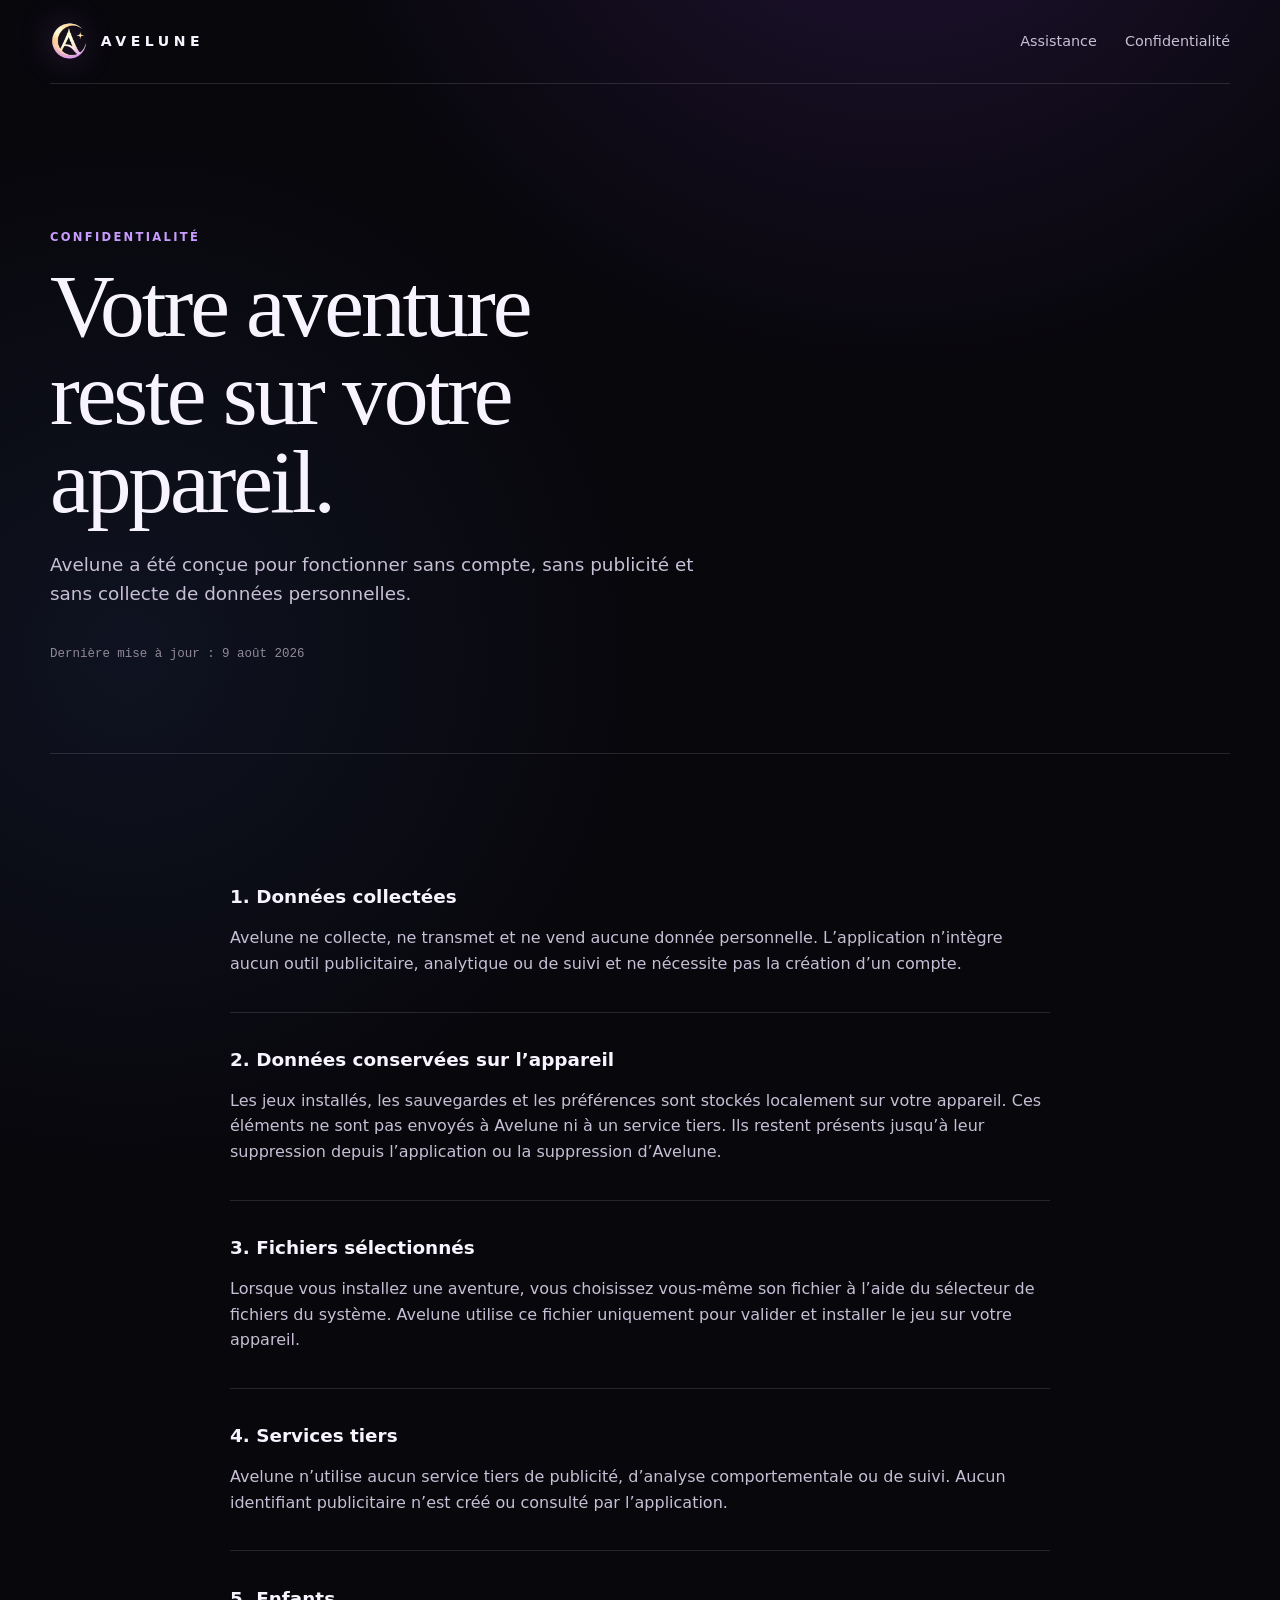
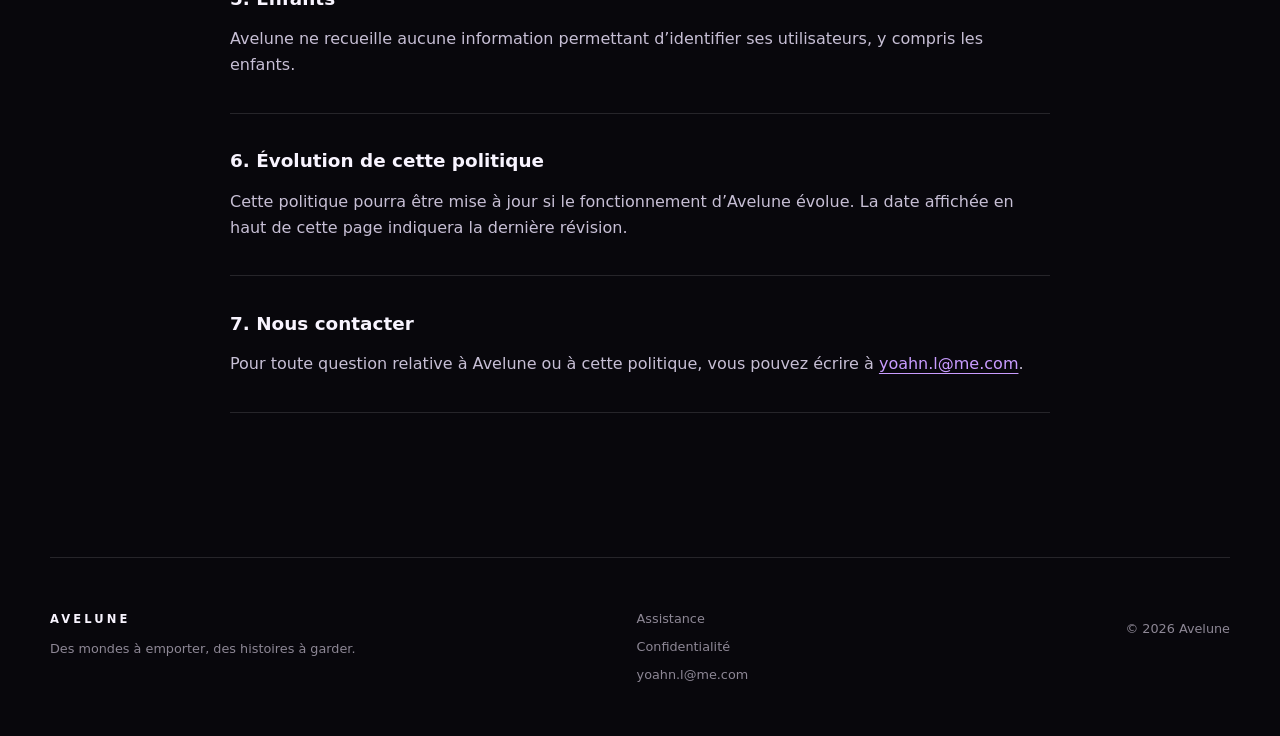
==== privacy/index.html @ bbbb73a2 "Publish Avelune website" ====
<!doctype html>
<html lang="fr">
  <head>
    <meta charset="utf-8">
    <meta name="viewport" content="width=device-width, initial-scale=1">
    <meta name="theme-color" content="#08070c">
    <meta name="description" content="La politique de confidentialité de l’application Avelune.">
    <meta property="og:type" content="website">
    <meta property="og:locale" content="fr_FR">
    <meta property="og:site_name" content="Avelune">
    <meta property="og:title" content="Politique de confidentialité · Avelune">
    <meta property="og:description" content="La politique de confidentialité de l’application Avelune.">
    <meta property="og:url" content="https://yoahnl.github.io/avelune/privacy/">
    <meta property="og:image" content="https://yoahnl.github.io/avelune/assets/og.png">
    <meta name="twitter:card" content="summary_large_image">
    <link rel="canonical" href="https://yoahnl.github.io/avelune/privacy/">
    <link rel="icon" href="../assets/avelune-mark.webp">
    <link rel="stylesheet" href="../assets/site.css">
    <title>Politique de confidentialité · Avelune</title>
  </head>
  <body>
    <div class="site-shell">
      <a class="skip-link" href="#contenu">Aller au contenu</a>
      <header class="site-header">
        <a class="brand" href="../" aria-label="Avelune — Accueil">
          <img src="../assets/avelune-mark.webp" alt="" width="38" height="38">
          <span>AVELUNE</span>
        </a>
        <nav class="site-nav" aria-label="Navigation principale">
          <a href="../support/">Assistance</a>
          <a href="./" aria-current="page">Confidentialité</a>
        </nav>
      </header>

      <main id="contenu">
        <section class="page-hero compact section-wrap">
          <p class="eyebrow">Confidentialité</p>
          <h1>Votre aventure reste sur votre appareil.</h1>
          <p>Avelune a été conçue pour fonctionner sans compte, sans publicité et sans collecte de données personnelles.</p>
          <p class="updated">Dernière mise à jour : 9 août 2026</p>
        </section>

        <article class="legal-content section-wrap">
          <section>
            <h2>1. Données collectées</h2>
            <p>Avelune ne collecte, ne transmet et ne vend aucune donnée personnelle. L’application n’intègre aucun outil publicitaire, analytique ou de suivi et ne nécessite pas la création d’un compte.</p>
          </section>
          <section>
            <h2>2. Données conservées sur l’appareil</h2>
            <p>Les jeux installés, les sauvegardes et les préférences sont stockés localement sur votre appareil. Ces éléments ne sont pas envoyés à Avelune ni à un service tiers. Ils restent présents jusqu’à leur suppression depuis l’application ou la suppression d’Avelune.</p>
          </section>
          <section>
            <h2>3. Fichiers sélectionnés</h2>
            <p>Lorsque vous installez une aventure, vous choisissez vous-même son fichier à l’aide du sélecteur de fichiers du système. Avelune utilise ce fichier uniquement pour valider et installer le jeu sur votre appareil.</p>
          </section>
          <section>
            <h2>4. Services tiers</h2>
            <p>Avelune n’utilise aucun service tiers de publicité, d’analyse comportementale ou de suivi. Aucun identifiant publicitaire n’est créé ou consulté par l’application.</p>
          </section>
          <section>
            <h2>5. Enfants</h2>
            <p>Avelune ne recueille aucune information permettant d’identifier ses utilisateurs, y compris les enfants.</p>
          </section>
          <section>
            <h2>6. Évolution de cette politique</h2>
            <p>Cette politique pourra être mise à jour si le fonctionnement d’Avelune évolue. La date affichée en haut de cette page indiquera la dernière révision.</p>
          </section>
          <section>
            <h2>7. Nous contacter</h2>
            <p>Pour toute question relative à Avelune ou à cette politique, vous pouvez écrire à <a href="mailto:yoahn.l@me.com">yoahn.l@me.com</a>.</p>
          </section>
        </article>
      </main>

      <footer class="site-footer">
        <div>
          <span class="footer-brand">AVELUNE</span>
          <p>Des mondes à emporter, des histoires à garder.</p>
        </div>
        <nav aria-label="Navigation de pied de page">
          <a href="../support/">Assistance</a>
          <a href="./">Confidentialité</a>
          <a href="mailto:yoahn.l@me.com">yoahn.l@me.com</a>
        </nav>
        <p class="copyright">© 2026 Avelune</p>
      </footer>
    </div>
  </body>
</html>
---- assets/site.css ----
:root {
  --ink: #f8f4ff;
  --ink-soft: #c7bfd5;
  --night: #08070c;
  --night-soft: #11101a;
  --panel: rgba(22, 19, 31, 0.78);
  --panel-strong: #17131f;
  --line: rgba(255, 255, 255, 0.12);
  --violet: #9b5cff;
  --violet-bright: #c99cff;
  --gold: #f8d38a;
  --cream: #f5eddf;
  --cream-ink: #2a2430;
  --shadow: 0 24px 90px rgba(0, 0, 0, 0.5);
}

* {
  box-sizing: border-box;
}

html {
  scroll-behavior: smooth;
}

body {
  margin: 0;
  background:
    radial-gradient(circle at 70% -10%, rgba(93, 50, 151, 0.3), transparent 38rem),
    radial-gradient(circle at 10% 28%, rgba(42, 65, 115, 0.2), transparent 32rem),
    var(--night);
  color: var(--ink);
  font-family: system-ui, -apple-system, BlinkMacSystemFont, "Segoe UI", sans-serif;
  line-height: 1.6;
}

a {
  color: inherit;
  text-decoration: none;
}

button,
a {
  -webkit-tap-highlight-color: transparent;
}

img {
  display: block;
  max-width: 100%;
}

.site-shell {
  min-height: 100vh;
  overflow: hidden;
}

.skip-link {
  position: fixed;
  top: 0.75rem;
  left: 0.75rem;
  z-index: 100;
  padding: 0.65rem 1rem;
  border-radius: 999px;
  background: var(--cream);
  color: var(--cream-ink);
  transform: translateY(-160%);
}

.skip-link:focus {
  transform: translateY(0);
}

.site-header {
  position: relative;
  z-index: 20;
  display: flex;
  align-items: center;
  justify-content: space-between;
  width: min(1180px, calc(100% - 3rem));
  margin: 0 auto;
  padding: 1.4rem 0;
  border-bottom: 1px solid var(--line);
}

.brand {
  display: inline-flex;
  align-items: center;
  gap: 0.8rem;
  font-size: 0.88rem;
  font-weight: 650;
  letter-spacing: 0.32em;
}

.brand img {
  filter: drop-shadow(0 0 16px rgba(199, 128, 255, 0.38));
}

.site-nav {
  display: flex;
  align-items: center;
  gap: 1.75rem;
  color: var(--ink-soft);
  font-size: 0.9rem;
}

.site-nav a,
.site-footer a {
  transition: color 160ms ease;
}

.site-nav a:hover,
.site-nav a:focus-visible,
.site-footer a:hover,
.site-footer a:focus-visible {
  color: var(--ink);
}

.section-wrap {
  width: min(1180px, calc(100% - 3rem));
  margin-inline: auto;
}

.eyebrow {
  margin: 0 0 1rem;
  color: var(--violet-bright);
  font-size: 0.72rem;
  font-weight: 700;
  letter-spacing: 0.2em;
  text-transform: uppercase;
}

h1,
h2,
h3,
p {
  margin-top: 0;
}

h1,
h2 {
  font-family: Georgia, "Times New Roman", serif;
  font-weight: 400;
  letter-spacing: -0.035em;
  line-height: 0.98;
}

h1 {
  max-width: 11ch;
  margin-bottom: 1.5rem;
  font-size: clamp(4rem, 8vw, 7.5rem);
}

h2 {
  margin-bottom: 1.25rem;
  font-size: clamp(2.4rem, 5vw, 4.6rem);
}

h3 {
  line-height: 1.2;
}

.hero {
  position: relative;
  display: grid;
  grid-template-columns: minmax(0, 1fr) minmax(340px, 0.72fr);
  align-items: center;
  min-height: 820px;
  gap: clamp(2rem, 7vw, 8rem);
  padding-block: 5.5rem 7rem;
}

.hero::before {
  position: absolute;
  top: 12%;
  left: -30%;
  width: 55%;
  height: 70%;
  border: 1px solid rgba(255, 255, 255, 0.05);
  border-radius: 50%;
  content: "";
}

.hero-copy {
  position: relative;
  z-index: 3;
}

.hero-lead {
  max-width: 37rem;
  margin-bottom: 2.2rem;
  color: var(--ink-soft);
  font-size: clamp(1.05rem, 1.8vw, 1.28rem);
}

.hero-actions {
  display: flex;
  align-items: center;
  gap: 1.5rem;
  margin-bottom: 2.1rem;
}

.store-pill {
  display: grid;
  min-width: 152px;
  padding: 0.62rem 1.2rem 0.68rem;
  border: 1px solid rgba(255, 255, 255, 0.2);
  border-radius: 0.8rem;
  background: rgba(255, 255, 255, 0.06);
  line-height: 1.05;
  box-shadow: inset 0 1px rgba(255, 255, 255, 0.08);
}

.store-pill span {
  color: var(--ink-soft);
  font-size: 0.66rem;
  letter-spacing: 0.04em;
}

.store-pill strong {
  margin-top: 0.18rem;
  font-size: 1.05rem;
  font-weight: 600;
}

.text-link,
.outline-link {
  display: inline-flex;
  align-items: center;
  justify-content: center;
  gap: 0.55rem;
  font-size: 0.9rem;
  font-weight: 650;
}

.text-link {
  color: var(--violet-bright);
}

.text-link span {
  transition: transform 160ms ease;
}

.text-link:hover span {
  transform: translateX(0.28rem);
}

.trust-list {
  display: flex;
  flex-wrap: wrap;
  gap: 0.55rem 1.3rem;
  margin: 0;
  padding: 0;
  color: #9a94a7;
  font-size: 0.75rem;
  list-style: none;
}

.trust-list li::before {
  margin-right: 0.5rem;
  color: var(--gold);
  content: "✦";
}

.hero-visual {
  position: relative;
  display: grid;
  place-items: center;
  min-height: 680px;
}

.moon-glow {
  position: absolute;
  width: 31rem;
  height: 31rem;
  border-radius: 50%;
  background:
    radial-gradient(circle at 40% 35%, #faf3d6 0 4%, #e9b6ff 12%, #8752de 32%, rgba(63, 26, 100, 0.2) 61%, transparent 72%);
  filter: blur(3px);
  opacity: 0.48;
}

.phone-frame {
  position: relative;
  z-index: 4;
  width: 305px;
  padding: 8px;
  border: 1px solid rgba(255, 255, 255, 0.25);
  border-radius: 2.65rem;
  background: linear-gradient(145deg, #69626f, #1a171f 14%, #0a090c 76%, #4b4650);
  box-shadow:
    0 55px 100px rgba(0, 0, 0, 0.58),
    0 0 75px rgba(139, 71, 224, 0.23);
  transform: rotate(2.3deg);
}

.phone-frame::before {
  position: absolute;
  top: 15px;
  left: 50%;
  z-index: 6;
  width: 76px;
  height: 19px;
  border-radius: 999px;
  background: #050507;
  content: "";
  transform: translateX(-50%);
}

.phone-frame img {
  width: 100%;
  border-radius: 2.2rem;
}

.orbit {
  position: absolute;
  border: 1px solid rgba(220, 188, 255, 0.16);
  border-radius: 50%;
}

.orbit-one {
  width: 29rem;
  height: 45rem;
  transform: rotate(24deg);
}

.orbit-two {
  width: 42rem;
  height: 22rem;
  transform: rotate(-14deg);
}

.manifesto {
  display: grid;
  grid-template-columns: 0.7fr 1.5fr 0.85fr;
  align-items: start;
  gap: 3rem;
  padding-block: 8rem;
  border-block: 1px solid var(--line);
}

.manifesto h2 {
  max-width: 15ch;
  margin: 0;
}

.manifesto > p:last-child {
  color: var(--ink-soft);
  font-size: 1.03rem;
}

.steps {
  padding-block: 9rem;
}

.section-heading {
  display: grid;
  grid-template-columns: 0.7fr 2.35fr;
  gap: 3rem;
  margin-bottom: 4rem;
}

.section-heading h2 {
  max-width: 18ch;
}

.step-grid {
  display: grid;
  grid-template-columns: repeat(3, 1fr);
  margin: 0;
  padding: 0;
  border-top: 1px solid var(--line);
  list-style: none;
}

.step-grid li {
  min-height: 270px;
  padding: 2rem;
  border-right: 1px solid var(--line);
  background: linear-gradient(180deg, rgba(255, 255, 255, 0.025), transparent);
}

.step-grid li:last-child {
  border-right: 0;
}

.step-grid span {
  color: var(--violet-bright);
  font-family: ui-monospace, SFMono-Regular, Menlo, Consolas, monospace;
  font-size: 0.72rem;
}

.step-grid h3 {
  margin: 5.5rem 0 0.8rem;
  font-family: Georgia, "Times New Roman", serif;
  font-size: 2rem;
  font-weight: 400;
}

.step-grid p {
  max-width: 17rem;
  color: var(--ink-soft);
}

.privacy-promise {
  display: grid;
  grid-template-columns: 0.3fr 1.3fr 0.8fr;
  align-items: center;
  gap: 2.5rem;
  margin-bottom: 8rem;
  padding: 4.5rem;
  border: 1px solid rgba(180, 131, 255, 0.22);
  border-radius: 2rem;
  background:
    radial-gradient(circle at 0 0, rgba(166, 93, 255, 0.18), transparent 35%),
    var(--panel);
  box-shadow: var(--shadow);
}

.privacy-promise h2 {
  margin-bottom: 1rem;
  font-size: clamp(2.4rem, 4vw, 3.8rem);
}

.privacy-promise p:last-child {
  max-width: 37rem;
  margin-bottom: 0;
  color: var(--ink-soft);
}

.promise-mark {
  display: grid;
  width: 6.5rem;
  height: 6.5rem;
  place-items: center;
  border: 1px solid rgba(255, 255, 255, 0.14);
  border-radius: 50%;
  color: var(--gold);
  font-size: 2rem;
  box-shadow: inset 0 0 40px rgba(197, 129, 255, 0.12);
}

.outline-link {
  min-height: 3.2rem;
  padding: 0.7rem 1.1rem;
  border: 1px solid rgba(255, 255, 255, 0.22);
  border-radius: 999px;
  text-align: center;
}

.outline-link:hover,
.outline-link:focus-visible {
  border-color: var(--violet-bright);
  background: rgba(177, 107, 255, 0.08);
}

.closing {
  display: grid;
  place-items: center;
  padding-block: 8rem 10rem;
  text-align: center;
}

.closing img {
  margin-bottom: 1.7rem;
  filter: drop-shadow(0 0 28px rgba(207, 142, 255, 0.35));
}

.closing h2 {
  max-width: 15ch;
}

.closing > p:last-child {
  color: var(--ink-soft);
  font-size: 1.05rem;
}

.page-hero {
  padding-block: 9rem 7rem;
  border-bottom: 1px solid var(--line);
}

.page-hero.compact {
  padding-bottom: 5.5rem;
}

.page-hero h1 {
  max-width: 12ch;
  font-size: clamp(3.5rem, 7vw, 6.8rem);
}

.page-hero > p:not(.eyebrow, .updated) {
  max-width: 43rem;
  color: var(--ink-soft);
  font-size: 1.15rem;
}

.primary-link {
  display: inline-flex;
  align-items: center;
  justify-content: center;
  min-height: 3.2rem;
  margin-top: 1rem;
  padding: 0.75rem 1.4rem;
  border-radius: 999px;
  background: var(--cream);
  color: var(--cream-ink);
  font-size: 0.9rem;
  font-weight: 700;
  transition: transform 160ms ease, box-shadow 160ms ease;
}

.primary-link:hover,
.primary-link:focus-visible {
  box-shadow: 0 12px 34px rgba(200, 157, 255, 0.2);
  transform: translateY(-2px);
}

.updated {
  margin: 2.3rem 0 0;
  color: #918999;
  font-family: ui-monospace, SFMono-Regular, Menlo, Consolas, monospace;
  font-size: 0.78rem;
}

.content-section,
.faq {
  padding-block: 7rem;
}

.content-heading {
  display: grid;
  grid-template-columns: 0.7fr 1.5fr;
  gap: 3rem;
  margin-bottom: 3.5rem;
}

.content-heading h2 {
  max-width: 15ch;
  margin: 0;
}

.instruction-list {
  max-width: 840px;
  margin: 0 0 0 auto;
  padding: 0;
  border-top: 1px solid var(--line);
  list-style: none;
}

.instruction-list li {
  display: grid;
  grid-template-columns: 3rem 1fr;
  gap: 1.5rem;
  padding-block: 2rem;
  border-bottom: 1px solid var(--line);
}

.instruction-list > li > span {
  display: grid;
  width: 2rem;
  height: 2rem;
  place-items: center;
  border: 1px solid rgba(255, 255, 255, 0.16);
  border-radius: 50%;
  color: var(--violet-bright);
  font-family: ui-monospace, SFMono-Regular, Menlo, Consolas, monospace;
  font-size: 0.72rem;
}

.instruction-list h3 {
  margin-bottom: 0.45rem;
  font-size: 1.05rem;
}

.instruction-list p,
.faq-grid p {
  margin-bottom: 0;
  color: var(--ink-soft);
}

code {
  padding: 0.16rem 0.38rem;
  border: 1px solid var(--line);
  border-radius: 0.32rem;
  background: rgba(255, 255, 255, 0.05);
  color: #e8d7ff;
  font-family: ui-monospace, SFMono-Regular, Menlo, Consolas, monospace;
  font-size: 0.84em;
}

.faq {
  border-top: 1px solid var(--line);
}

.faq-grid {
  display: grid;
  grid-template-columns: repeat(2, 1fr);
  gap: 1px;
  overflow: hidden;
  border: 1px solid var(--line);
  border-radius: 1.5rem;
  background: var(--line);
}

.faq-grid article {
  min-height: 235px;
  padding: 2.3rem;
  background: var(--panel-strong);
}

.faq-grid h3 {
  margin-bottom: 1rem;
  font-family: Georgia, "Times New Roman", serif;
  font-size: 1.55rem;
  font-weight: 400;
}

.contact-card {
  display: flex;
  align-items: center;
  justify-content: space-between;
  gap: 2rem;
  margin-bottom: 8rem;
  padding: 3.5rem;
  border-radius: 1.5rem;
  background: var(--cream);
  color: var(--cream-ink);
}

.contact-card .eyebrow {
  color: #7540b5;
}

.contact-card h2 {
  margin-bottom: 0.6rem;
  font-size: clamp(2.2rem, 4vw, 3.4rem);
}

.contact-card p:last-child {
  margin-bottom: 0;
  color: #615767;
}

.contact-card .primary-link {
  flex-shrink: 0;
  margin: 0;
  background: var(--cream-ink);
  color: var(--cream);
}

.legal-content {
  display: grid;
  max-width: 820px;
  padding-block: 6rem 9rem;
  gap: 0;
}

.legal-content section {
  padding-block: 2.2rem;
  border-bottom: 1px solid var(--line);
}

.legal-content h2 {
  margin-bottom: 1rem;
  font-family: system-ui, -apple-system, BlinkMacSystemFont, "Segoe UI", sans-serif;
  font-size: 1.15rem;
  font-weight: 650;
  letter-spacing: 0;
  line-height: 1.3;
}

.legal-content p {
  margin-bottom: 0;
  color: var(--ink-soft);
}

.legal-content a {
  color: var(--violet-bright);
  text-decoration: underline;
  text-underline-offset: 0.22em;
}

.site-footer {
  display: grid;
  grid-template-columns: 1.2fr 1fr auto;
  align-items: start;
  width: min(1180px, calc(100% - 3rem));
  margin: 0 auto;
  padding-block: 3.2rem;
  border-top: 1px solid var(--line);
  color: #8d8795;
  font-size: 0.8rem;
}

.footer-brand {
  color: var(--ink);
  font-size: 0.72rem;
  font-weight: 700;
  letter-spacing: 0.27em;
}

.site-footer p {
  margin: 0.6rem 0 0;
}

.site-footer nav {
  display: grid;
  gap: 0.45rem;
}

.copyright {
  text-align: right;
}

:focus-visible {
  outline: 2px solid var(--violet-bright);
  outline-offset: 4px;
}

@media (max-width: 900px) {
  .hero {
    grid-template-columns: 1fr;
    padding-top: 4rem;
  }

  .hero-copy {
    max-width: 720px;
  }

  .hero-visual {
    min-height: 620px;
  }

  .manifesto,
  .section-heading,
  .content-heading {
    grid-template-columns: 1fr;
    gap: 1rem;
  }

  .privacy-promise {
    grid-template-columns: auto 1fr;
  }

  .privacy-promise .outline-link {
    grid-column: 2;
    justify-self: start;
  }
}

@media (max-width: 640px) {
  .site-header,
  .site-footer,
  .section-wrap {
    width: min(100% - 2rem, 1180px);
  }

  .site-header {
    padding-block: 1rem;
  }

  .brand {
    gap: 0.55rem;
    font-size: 0.72rem;
    letter-spacing: 0.23em;
  }

  .brand img {
    width: 30px;
    height: 30px;
  }

  .site-nav {
    gap: 0.9rem;
    font-size: 0.75rem;
  }

  h1 {
    font-size: clamp(3.6rem, 18vw, 5rem);
  }

  .hero {
    min-height: auto;
    padding-block: 4.5rem 5rem;
  }

  .hero-actions {
    align-items: flex-start;
    flex-direction: column;
  }

  .hero-visual {
    min-height: 570px;
    margin-inline: -1rem;
  }

  .phone-frame {
    width: 260px;
  }

  .moon-glow {
    width: 24rem;
    height: 24rem;
  }

  .orbit-one {
    width: 22rem;
    height: 36rem;
  }

  .orbit-two {
    width: 34rem;
    height: 18rem;
  }

  .manifesto,
  .steps,
  .content-section,
  .faq {
    padding-block: 5.5rem;
  }

  .manifesto {
    gap: 2rem;
  }

  .step-grid {
    grid-template-columns: 1fr;
  }

  .step-grid li {
    min-height: auto;
    padding: 1.7rem 0;
    border-right: 0;
    border-bottom: 1px solid var(--line);
  }

  .step-grid h3 {
    margin-top: 2.3rem;
  }

  .privacy-promise {
    grid-template-columns: 1fr;
    margin-bottom: 5rem;
    padding: 2rem;
  }

  .privacy-promise .outline-link {
    grid-column: auto;
  }

  .promise-mark {
    width: 4.5rem;
    height: 4.5rem;
  }

  .page-hero {
    padding-block: 5.5rem 4.5rem;
  }

  .page-hero h1 {
    font-size: clamp(3.2rem, 15vw, 4.6rem);
  }

  .faq-grid {
    grid-template-columns: 1fr;
  }

  .faq-grid article {
    min-height: auto;
    padding: 1.8rem;
  }

  .contact-card {
    align-items: flex-start;
    flex-direction: column;
    margin-bottom: 5rem;
    padding: 2rem;
  }

  .site-footer {
    grid-template-columns: 1fr;
    gap: 1.8rem;
  }

  .copyright {
    text-align: left;
  }
}

@media (prefers-reduced-motion: reduce) {
  html {
    scroll-behavior: auto;
  }

  *,
  *::before,
  *::after {
    scroll-behavior: auto !important;
    transition-duration: 0.01ms !important;
  }
}
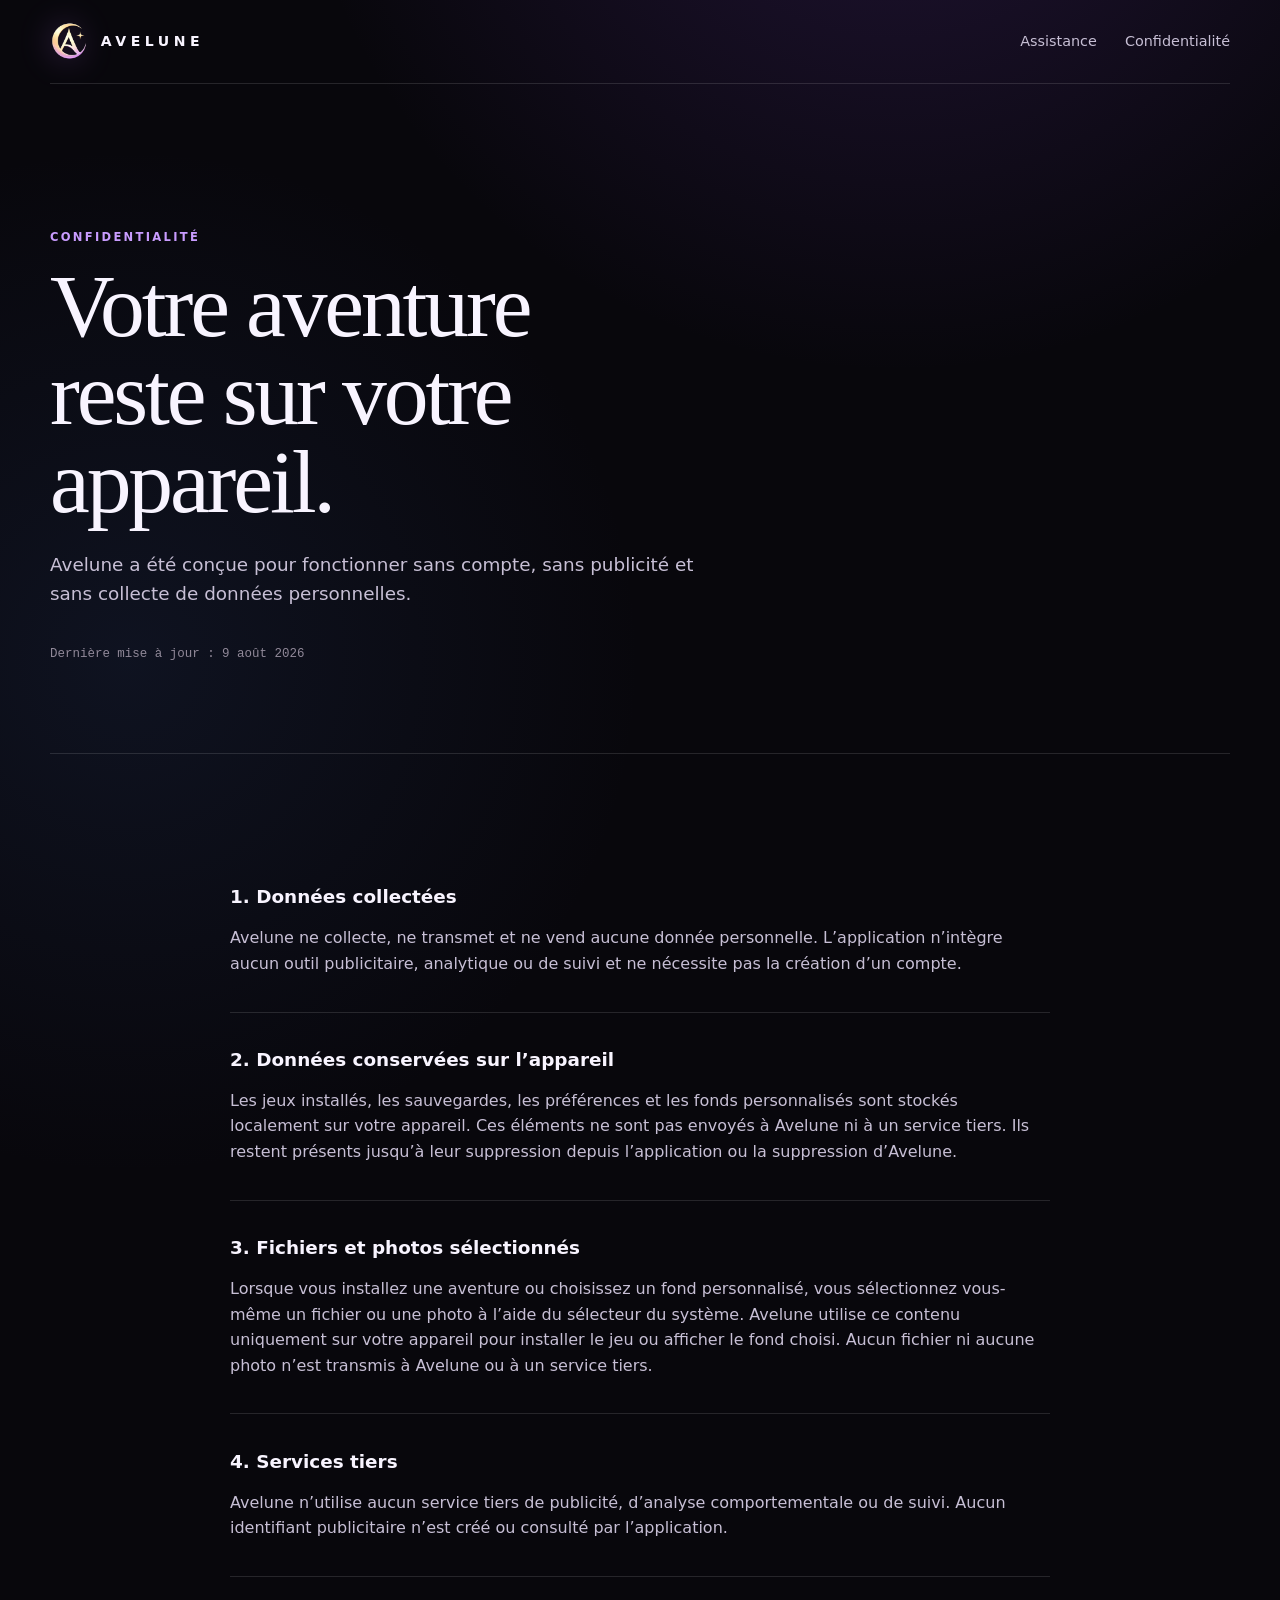
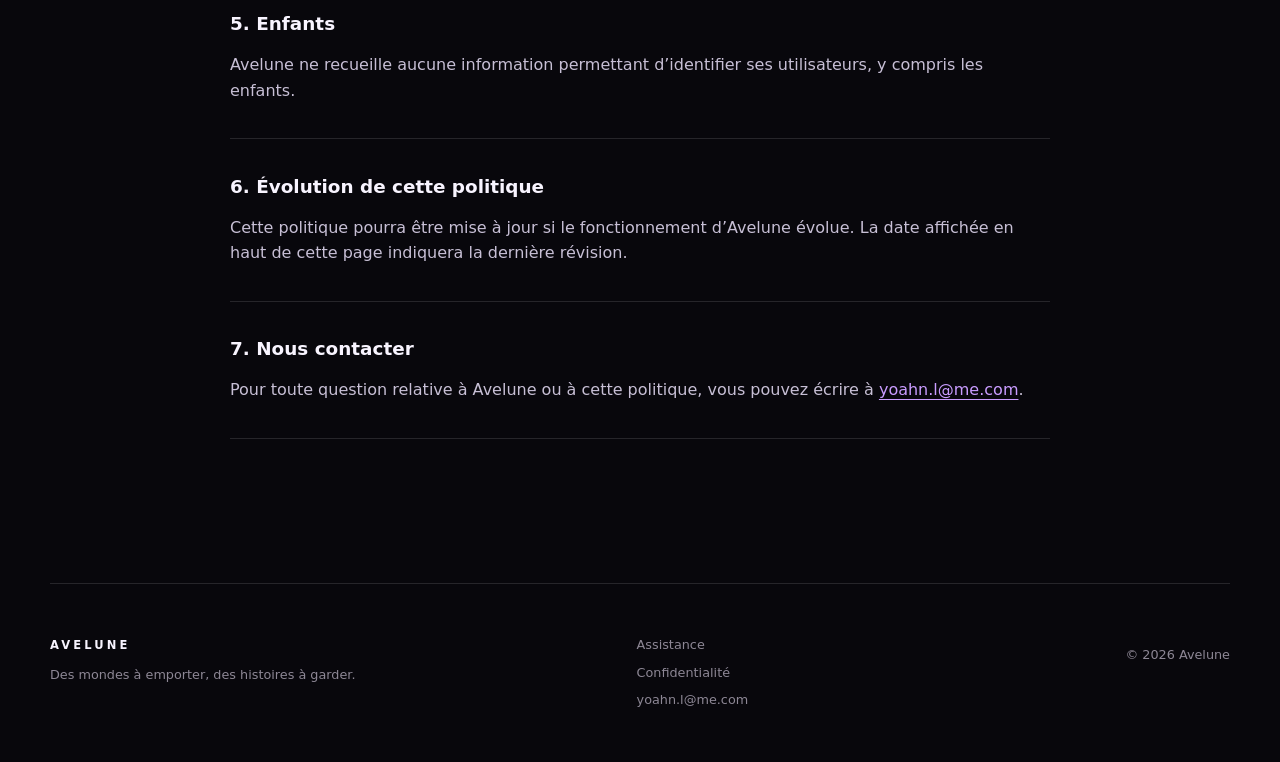
==== commit 0d862058: "Clarify local photo library use" ====
--- a/privacy/index.html
+++ b/privacy/index.html
@@ -47,11 +47,11 @@
           </section>
           <section>
             <h2>2. Données conservées sur l’appareil</h2>
-            <p>Les jeux installés, les sauvegardes et les préférences sont stockés localement sur votre appareil. Ces éléments ne sont pas envoyés à Avelune ni à un service tiers. Ils restent présents jusqu’à leur suppression depuis l’application ou la suppression d’Avelune.</p>
+            <p>Les jeux installés, les sauvegardes, les préférences et les fonds personnalisés sont stockés localement sur votre appareil. Ces éléments ne sont pas envoyés à Avelune ni à un service tiers. Ils restent présents jusqu’à leur suppression depuis l’application ou la suppression d’Avelune.</p>
           </section>
           <section>
-            <h2>3. Fichiers sélectionnés</h2>
-            <p>Lorsque vous installez une aventure, vous choisissez vous-même son fichier à l’aide du sélecteur de fichiers du système. Avelune utilise ce fichier uniquement pour valider et installer le jeu sur votre appareil.</p>
+            <h2>3. Fichiers et photos sélectionnés</h2>
+            <p>Lorsque vous installez une aventure ou choisissez un fond personnalisé, vous sélectionnez vous-même un fichier ou une photo à l’aide du sélecteur du système. Avelune utilise ce contenu uniquement sur votre appareil pour installer le jeu ou afficher le fond choisi. Aucun fichier ni aucune photo n’est transmis à Avelune ou à un service tiers.</p>
           </section>
           <section>
             <h2>4. Services tiers</h2>
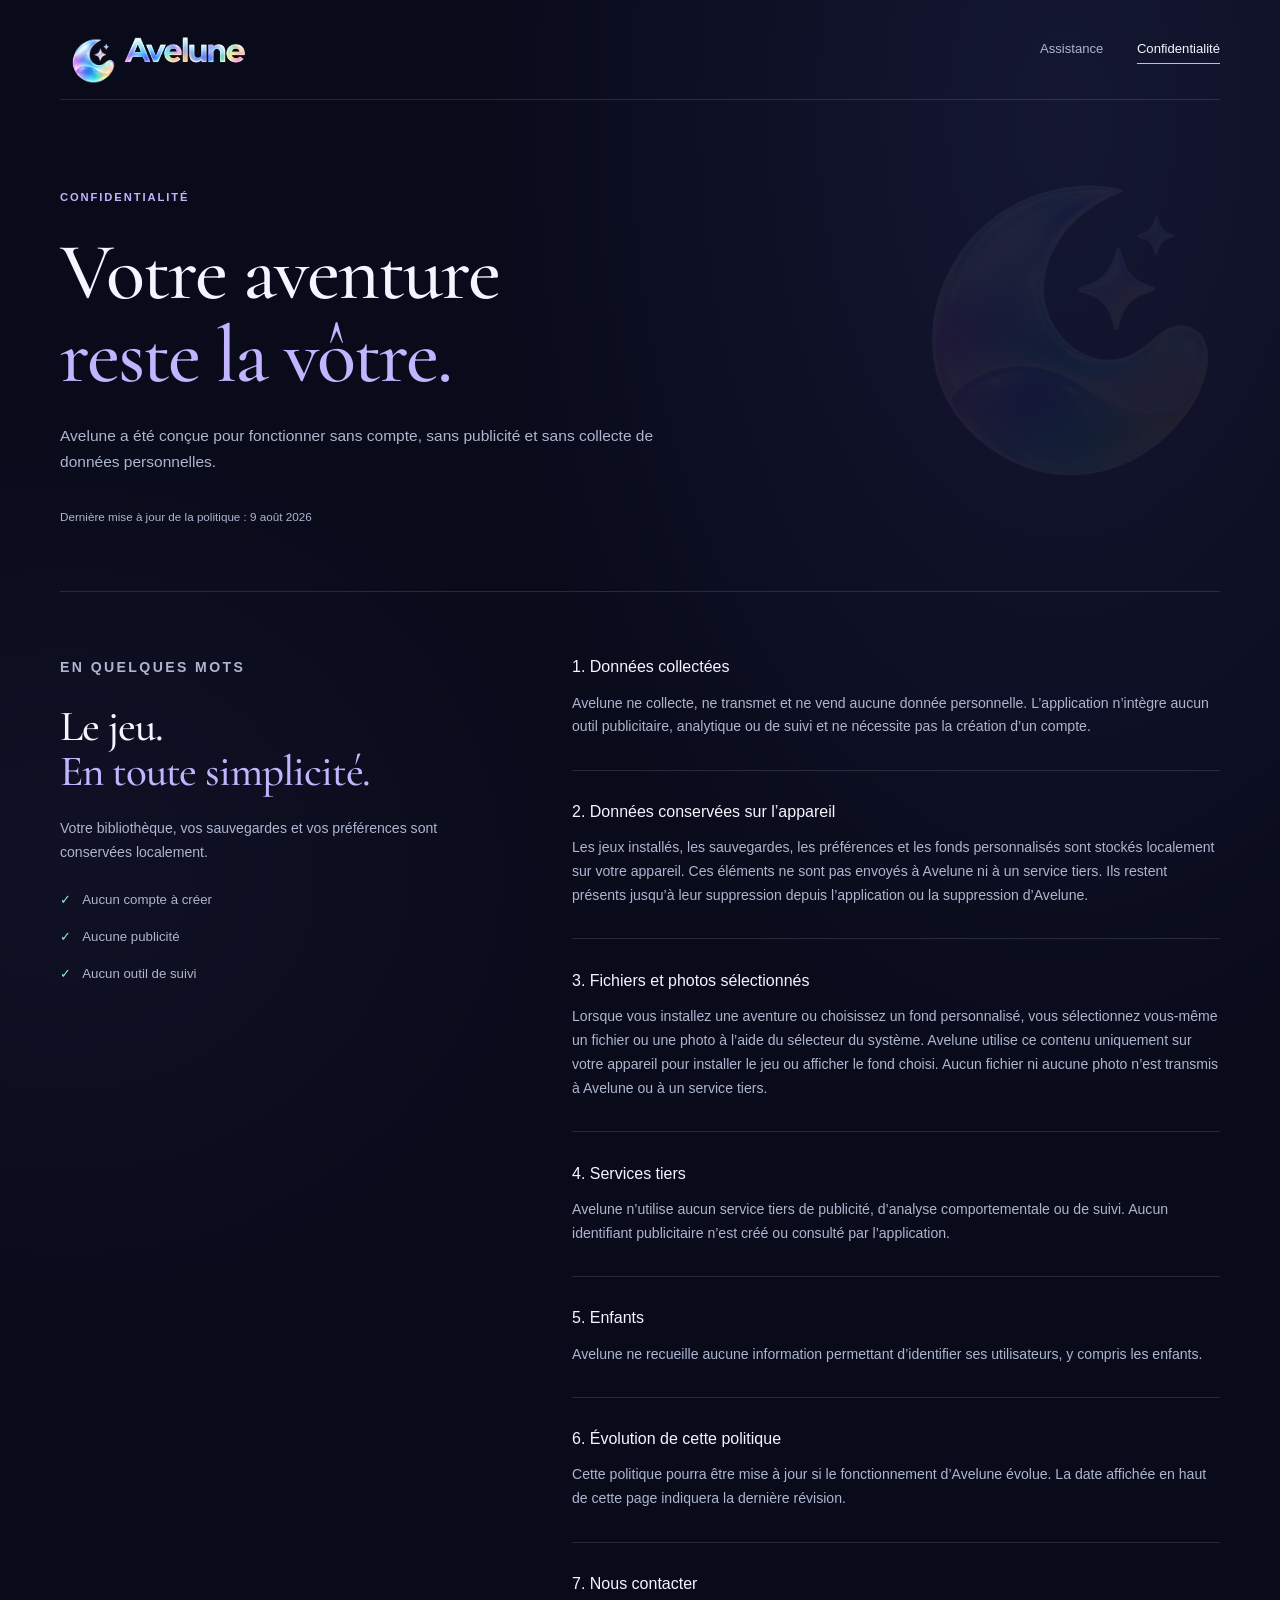
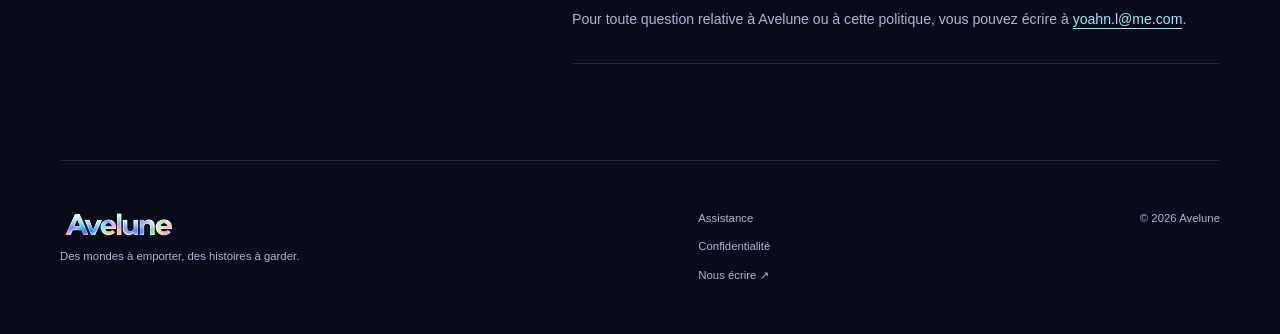
==== commit a27fc527: "Refresh Avelune website branding and support pages" ====
--- a/privacy/index.html
+++ b/privacy/index.html
@@ -3,44 +3,55 @@
   <head>
     <meta charset="utf-8">
     <meta name="viewport" content="width=device-width, initial-scale=1">
-    <meta name="theme-color" content="#08070c">
-    <meta name="description" content="La politique de confidentialité de l’application Avelune.">
+    <meta name="theme-color" content="#090b1b">
+    <meta name="description" content="La politique de confidentialité d’Avelune : vos jeux, vos préférences et vos sauvegardes restent sur votre appareil.">
     <meta property="og:type" content="website">
     <meta property="og:locale" content="fr_FR">
     <meta property="og:site_name" content="Avelune">
-    <meta property="og:title" content="Politique de confidentialité · Avelune">
-    <meta property="og:description" content="La politique de confidentialité de l’application Avelune.">
+    <meta property="og:title" content="Confidentialité · Avelune">
+    <meta property="og:description" content="La politique de confidentialité d’Avelune : vos jeux, vos préférences et vos sauvegardes restent sur votre appareil.">
     <meta property="og:url" content="https://yoahnl.github.io/avelune/privacy/">
-    <meta property="og:image" content="https://yoahnl.github.io/avelune/assets/og.png">
+    <meta property="og:image" content="https://yoahnl.github.io/avelune/assets/brand/avelune-moon.png">
+    <meta property="og:image:width" content="1254">
+    <meta property="og:image:height" content="1254">
+    <meta property="og:image:alt" content="La lune irisée et les étoiles d’Avelune">
     <meta name="twitter:card" content="summary_large_image">
+    <meta name="twitter:image" content="https://yoahnl.github.io/avelune/assets/brand/avelune-moon.png">
     <link rel="canonical" href="https://yoahnl.github.io/avelune/privacy/">
-    <link rel="icon" href="../assets/avelune-mark.webp">
+    <link rel="icon" type="image/png" href="../assets/brand/avelune-moon.png">
+    <link rel="apple-touch-icon" href="../assets/brand/avelune-moon.png">
+    <link rel="preload" href="../assets/fonts/cormorant-garamond-variable.ttf" as="font" type="font/ttf" crossorigin>
     <link rel="stylesheet" href="../assets/site.css">
-    <title>Politique de confidentialité · Avelune</title>
+    <title>Confidentialité · Avelune</title>
   </head>
   <body>
+    <a class="skip-link" href="#contenu">Aller au contenu</a>
     <div class="site-shell">
-      <a class="skip-link" href="#contenu">Aller au contenu</a>
       <header class="site-header">
         <a class="brand" href="../" aria-label="Avelune — Accueil">
-          <img src="../assets/avelune-mark.webp" alt="" width="38" height="38">
-          <span>AVELUNE</span>
+          <span class="brand-symbol"><img src="../assets/brand/avelune-moon.png" alt="" width="1254" height="1254"></span>
+          <img class="brand-wordmark" src="../assets/brand/avelune-wordmark.png" alt="" width="2172" height="724">
         </a>
         <nav class="site-nav" aria-label="Navigation principale">
           <a href="../support/">Assistance</a>
           <a href="./" aria-current="page">Confidentialité</a>
         </nav>
       </header>
-
-      <main id="contenu">
-        <section class="page-hero compact section-wrap">
+      <main id="contenu" tabindex="-1">
+        <section class="page-hero section-wrap">
           <p class="eyebrow">Confidentialité</p>
-          <h1>Votre aventure reste sur votre appareil.</h1>
+          <h1>Votre aventure<br><em>reste la vôtre.</em></h1>
           <p>Avelune a été conçue pour fonctionner sans compte, sans publicité et sans collecte de données personnelles.</p>
-          <p class="updated">Dernière mise à jour : 9 août 2026</p>
+          <p class="updated">Dernière mise à jour de la politique : 9 août 2026</p>
         </section>
-
-        <article class="legal-content section-wrap">
+        <article class="legal-content section-wrap" aria-label="Politique de confidentialité">
+          <aside class="legal-summary">
+            <p class="eyebrow">En quelques mots</p>
+            <h2>Le jeu.<br><em>En toute simplicité.</em></h2>
+            <p>Votre bibliothèque, vos sauvegardes et vos préférences sont conservées localement.</p>
+            <ul><li>Aucun compte à créer</li><li>Aucune publicité</li><li>Aucun outil de suivi</li></ul>
+          </aside>
+          <div class="legal-sections">
           <section>
             <h2>1. Données collectées</h2>
             <p>Avelune ne collecte, ne transmet et ne vend aucune donnée personnelle. L’application n’intègre aucun outil publicitaire, analytique ou de suivi et ne nécessite pas la création d’un compte.</p>
@@ -69,19 +80,12 @@
             <h2>7. Nous contacter</h2>
             <p>Pour toute question relative à Avelune ou à cette politique, vous pouvez écrire à <a href="mailto:yoahn.l@me.com">yoahn.l@me.com</a>.</p>
           </section>
+                  </div>
         </article>
       </main>
-
-      <footer class="site-footer">
-        <div>
-          <span class="footer-brand">AVELUNE</span>
-          <p>Des mondes à emporter, des histoires à garder.</p>
-        </div>
-        <nav aria-label="Navigation de pied de page">
-          <a href="../support/">Assistance</a>
-          <a href="./">Confidentialité</a>
-          <a href="mailto:yoahn.l@me.com">yoahn.l@me.com</a>
-        </nav>
+      <footer class="site-footer section-wrap">
+        <div><a class="footer-brand" href="../" aria-label="Avelune — Accueil"><img src="../assets/brand/avelune-wordmark.png" alt="Avelune" width="2172" height="724" loading="lazy"></a><p>Des mondes à emporter, des histoires à garder.</p></div>
+        <nav aria-label="Navigation de pied de page"><a href="../support/">Assistance</a><a href="../privacy/">Confidentialité</a><a href="mailto:yoahn.l@me.com">Nous écrire <span aria-hidden="true">↗</span></a></nav>
         <p class="copyright">© 2026 Avelune</p>
       </footer>
     </div>
--- a/assets/site.css
+++ b/assets/site.css
@@ -1,901 +1,238 @@
+@font-face {
+  font-family: "Cormorant Garamond";
+  src: url("fonts/cormorant-garamond-variable.ttf") format("truetype");
+  font-style: normal;
+  font-weight: 300 700;
+  font-display: swap;
+}
+
 :root {
-  --ink: #f8f4ff;
-  --ink-soft: #c7bfd5;
-  --night: #08070c;
-  --night-soft: #11101a;
-  --panel: rgba(22, 19, 31, 0.78);
-  --panel-strong: #17131f;
+  color-scheme: dark;
+  --night: #090b1b;
+  --surface: #161b30;
+  --raised: #1f243d;
+  --ink: #f5f5ff;
+  --muted: #adb5cf;
+  --lilac: #c2b5ff;
+  --cyan: #9ce8ff;
+  --rose: #ff9ecc;
+  --mint: #8cf0cc;
   --line: rgba(255, 255, 255, 0.12);
-  --violet: #9b5cff;
-  --violet-bright: #c99cff;
-  --gold: #f8d38a;
-  --cream: #f5eddf;
-  --cream-ink: #2a2430;
-  --shadow: 0 24px 90px rgba(0, 0, 0, 0.5);
+  --display: "Cormorant Garamond", Georgia, serif;
+  --body: -apple-system, BlinkMacSystemFont, "Segoe UI", sans-serif;
 }
 
-* {
-  box-sizing: border-box;
-}
+* { box-sizing: border-box; }
+html { scroll-behavior: smooth; scroll-padding-top: 7rem; }
+body { margin: 0; color: var(--ink); background: var(--night); font-family: var(--body); line-height: 1.7; -webkit-font-smoothing: antialiased; }
+a { color: inherit; text-decoration: none; -webkit-tap-highlight-color: transparent; }
+img { display: block; max-width: 100%; height: auto; }
+svg { fill: none; stroke: currentColor; stroke-width: 1.5; stroke-linecap: round; stroke-linejoin: round; }
+h1, h2, h3, p { margin-top: 0; }
+h1, h2, h3 { text-wrap: balance; }
+h1, h2 { font-family: var(--display); font-weight: 500; line-height: 1.03; letter-spacing: -0.025em; }
+h1 { margin-bottom: 1.6rem; font-size: clamp(4.5rem, 7.8vw, 7.6rem); }
+h2 { margin-bottom: 1.5rem; font-size: clamp(2.9rem, 4.5vw, 4.6rem); }
+h3 { line-height: 1.2; }
+em { color: var(--lilac); font-style: normal; }
+p { text-wrap: pretty; }
+::selection { background: var(--lilac); color: var(--night); }
+:focus-visible { outline: 2px solid var(--cyan); outline-offset: 5px; }
+main:focus { outline: none; }
+.site-shell { overflow: clip; background: radial-gradient(ellipse at 83% 6%, rgba(103, 111, 218, 0.12), transparent 36rem), radial-gradient(ellipse at 5% 45%, rgba(105, 83, 154, 0.08), transparent 32rem); }
+.section-wrap { width: min(1160px, calc(100% - 5rem)); margin-inline: auto; }
+.skip-link { position: fixed; z-index: 100; top: 1rem; left: 1rem; padding: 0.7rem 1.2rem; border-radius: 10px; color: var(--night); background: var(--cyan); transform: translateY(-180%); }
+.skip-link:focus { transform: translateY(0); }
+.site-header { position: relative; z-index: 10; display: flex; align-items: center; justify-content: space-between; width: min(1160px, calc(100% - 5rem)); min-height: 100px; margin-inline: auto; border-bottom: 1px solid var(--line); }
+.brand { display: flex; align-items: center; gap: 0.15rem; }
+.brand-symbol { display: grid; width: 44px; height: 44px; place-items: center; }
+.brand-symbol img { width: 65px; max-width: none; }
+.brand-wordmark { width: 158px; }
+.site-nav { display: flex; align-items: center; gap: 2.1rem; color: var(--muted); font-size: 0.82rem; }
+.site-nav a { padding-block: 0.8rem; }
+.site-nav a:hover, .site-nav a[aria-current="page"], .site-footer a:hover { color: var(--ink); }
+.site-nav a[aria-current="page"] { text-decoration: underline; text-decoration-color: var(--lilac); text-underline-offset: 0.6rem; }
+.eyebrow { margin-bottom: 1.5rem; color: var(--lilac); font-size: 0.7rem; font-weight: 600; letter-spacing: 0.17em; text-transform: uppercase; }
+.hero { position: relative; display: grid; grid-template-columns: 1.1fr 1fr; align-items: center; gap: 1rem; min-height: 670px; padding-block: 4rem 5rem; }
+.hero-copy { position: relative; z-index: 2; }
+.hero .eyebrow { display: flex; align-items: center; gap: 0.65rem; }
+.status-dot { width: 5px; height: 5px; border-radius: 50%; background: var(--mint); box-shadow: 0 0 14px rgba(140, 240, 204, 0.6); }
+.hero-lead { max-width: 31rem; margin-bottom: 2.3rem; color: var(--muted); font-size: 0.99rem; }
+.hero-actions { display: flex; align-items: center; gap: 1.8rem; }
+.primary-link, .outline-link { display: inline-flex; align-items: center; justify-content: center; gap: 1.2rem; min-height: 49px; padding: 0.75rem 1.4rem; border: 1px solid transparent; border-radius: 999px; font-size: 0.82rem; font-weight: 600; transition: transform 180ms ease, background 180ms ease, box-shadow 180ms ease; }
+.primary-link { color: var(--night); background: linear-gradient(115deg, var(--lilac), #bbd9ff); }
+.primary-link:hover { transform: translateY(-2px); box-shadow: 0 8px 30px rgba(194, 181, 255, 0.16); }
+.primary-link span, .outline-link span { font-size: 1.1rem; }
+.availability { color: var(--ink); font-size: 0.7rem; line-height: 1.75; }
+.availability > span { color: var(--muted); }
+.hero-visual { position: relative; display: grid; min-height: 510px; place-items: center; }
+.hero-moon { position: relative; z-index: 1; width: 570px; max-width: 118%; filter: drop-shadow(0 35px 45px rgba(103, 110, 206, 0.12)); animation: moon-arrive 1.3s ease-out both; }
+.moon-halo { position: absolute; width: 95%; aspect-ratio: 1; border-radius: 50%; background: radial-gradient(ellipse at 46% 45%, rgba(145, 171, 240, 0.17), rgba(122, 109, 184, 0.06) 42%, transparent 69%); filter: blur(25px); }
+.moon-orbit { position: absolute; width: 86%; aspect-ratio: 1; border: 1px solid rgba(194, 181, 255, 0.09); border-radius: 50%; transform: rotate(-26deg) scaleY(0.8); }
+.visual-caption { position: absolute; z-index: 2; right: 5%; bottom: 2%; color: var(--muted); font-family: var(--display); font-size: 1.35rem; line-height: 1.2; }
+.reassurance { display: flex; justify-content: space-between; align-items: center; gap: 1.5rem; padding-block: 1.65rem; border-block: 1px solid var(--line); color: var(--muted); font-size: 0.75rem; }
+.reassurance p { margin: 0; }
+.reassurance ul { display: flex; flex-wrap: wrap; gap: 2rem; margin: 0; padding: 0; list-style: none; }
+.reassurance li span { margin-right: 0.45rem; color: var(--cyan); }
+.intro { display: grid; grid-template-columns: 1fr 1fr; align-items: center; gap: 5rem; padding-block: 8rem 4rem; }
+.intro h2 { margin-bottom: 0; }
+.intro-copy > p { color: var(--muted); font-size: 0.92rem; }
+.intro-copy .large-copy { margin-bottom: 1.4rem; color: var(--ink); font-family: var(--display); font-size: 1.95rem; line-height: 1.25; }
+.text-link { display: inline-flex; align-items: center; gap: 0.8rem; margin-top: 0.8rem; color: var(--cyan); font-size: 0.79rem; }
+.text-link:hover { text-decoration: underline; text-underline-offset: 0.35rem; }
+.features { display: grid; grid-template-columns: repeat(3, minmax(0, 1fr)); gap: 2.6rem; padding-block: 2rem 7rem; }
+.feature { padding: 1.6rem 0 0; border-top: 1px solid var(--line); }
+.feature-number { display: block; color: var(--muted); font-size: 0.65rem; letter-spacing: 0.07em; }
+.feature-icon { display: block; margin-block: 2.3rem 1.4rem; color: var(--lilac); }
+.feature:nth-child(2) .feature-icon { color: var(--cyan); }
+.feature:nth-child(3) .feature-icon { color: var(--rose); }
+.feature h3 { margin-bottom: 0.85rem; font-family: var(--display); font-weight: 500; font-size: 2.25rem; }
+.feature p { max-width: 29ch; margin-bottom: 0; color: var(--muted); font-size: 0.85rem; }
+.steps { display: grid; grid-template-columns: 1fr 1fr; align-items: start; gap: 5rem; padding-block: 5rem 7rem; border-top: 1px solid var(--line); }
+.step-list { margin: 0; padding: 0; list-style: none; }
+.step-list li { display: grid; grid-template-columns: 2.5rem 1fr; gap: 1.5rem; padding-block: 1.8rem; border-bottom: 1px solid var(--line); }
+.step-list li:first-child { padding-top: 0; }
+.step-list > li > span { padding-top: 0.3rem; color: var(--lilac); font-size: 0.7rem; }
+.step-list h3 { margin-bottom: 0.7rem; font-size: 1rem; font-weight: 500; }
+.step-list p { margin-bottom: 0; color: var(--muted); font-size: 0.86rem; }
+.privacy-promise { position: relative; display: grid; grid-template-columns: auto 1fr; gap: 2rem; padding: 3.5rem 4rem; border: 1px solid var(--line); border-radius: 24px; background: radial-gradient(ellipse at 95% 0, rgba(156, 232, 255, 0.065), transparent 60%), var(--surface); }
+.promise-icon { margin-top: 0.6rem; color: var(--mint); }
+.privacy-promise h2 { font-size: clamp(2.7rem, 4vw, 4rem); }
+.privacy-promise p:not(.eyebrow) { max-width: 40rem; color: var(--muted); font-size: 0.87rem; }
+.privacy-promise em { color: var(--mint); }
+.closing { display: grid; justify-items: center; padding-block: 7rem 6rem; text-align: center; }
+.closing > img { width: 108px; margin-bottom: 1.5rem; }
+.closing .eyebrow { font-size: 0.65rem; }
+.closing h2 { margin-bottom: 2rem; }
+.outline-link { border-color: var(--line); background: rgba(255, 255, 255, 0.035); font-weight: 400; }
+.outline-link:hover { background: var(--raised); border-color: rgba(194, 181, 255, 0.4); }
+.site-footer { display: grid; grid-template-columns: 1.5fr 1fr auto; gap: 3rem; align-items: start; padding-block: 2.5rem 3rem; border-top: 1px solid var(--line); color: var(--muted); font-size: 0.71rem; }
+.footer-brand { display: block; width: 140px; margin-left: -0.7rem; }
+.site-footer p { margin-bottom: 0; }
+.site-footer nav { display: grid; gap: 0.6rem; padding-top: 0.5rem; }
+.copyright { padding-top: 0.5rem; }
+.page-hero { position: relative; isolation: isolate; padding-block: 5.5rem 4rem; border-bottom: 1px solid var(--line); }
+.page-hero::after { position: absolute; top: 0.5rem; right: -4rem; z-index: -1; width: 440px; height: 440px; background: url("brand/avelune-moon.png") center / contain no-repeat; opacity: 0.06; content: ""; }
+.page-hero h1 { max-width: 16ch; font-size: clamp(3.4rem, 6.3vw, 6rem); }
+.page-hero > p:not(.eyebrow, .updated) { max-width: 38rem; color: var(--muted); font-size: 0.97rem; }
+.page-hero .primary-link { margin-top: 0.6rem; }
+.updated { margin-block: 2rem 0; color: var(--muted); font-size: 0.73rem; }
+.support-layout { display: grid; grid-template-columns: 0.8fr 1.2fr; gap: 5rem; padding-block: 5.5rem; }
+.support-layout .content-heading h2 { font-size: 3rem; }
+.instruction-list { margin: 0; padding: 0; list-style: none; }
+.instruction-list li { display: grid; grid-template-columns: 2.5rem 1fr; gap: 1rem; padding-block: 1.6rem; border-bottom: 1px solid var(--line); }
+.instruction-list li:first-child { padding-top: 0; }
+.instruction-list > li > span { display: grid; width: 32px; height: 32px; place-items: center; border: 1px solid var(--line); border-radius: 50%; color: var(--cyan); font-size: 0.74rem; }
+.instruction-list h3 { margin-bottom: 0.6rem; font-size: 1rem; font-weight: 500; }
+.instruction-list p { margin: 0; color: var(--muted); font-size: 0.88rem; }
+code { padding: 0.1rem 0.3rem; border: 1px solid var(--line); border-radius: 5px; color: var(--cyan); font-family: ui-monospace, SFMono-Regular, Menlo, monospace; font-size: 0.87em; overflow-wrap: anywhere; }
+.faq { padding-block: 4rem 5.5rem; border-top: 1px solid var(--line); }
+.faq .section-heading { display: grid; grid-template-columns: 0.8fr 1.2fr; gap: 5rem; margin-bottom: 2.5rem; }
+.faq .section-heading h2 { max-width: 19ch; font-size: 3rem; }
+.faq-list { max-width: 740px; margin-left: auto; }
+.faq-list details { border-bottom: 1px solid var(--line); }
+.faq-list summary { position: relative; padding: 1.4rem 2rem 1.4rem 0; font-size: 0.93rem; font-weight: 500; list-style: none; cursor: pointer; }
+.faq-list summary::-webkit-details-marker { display: none; }
+.faq-list summary::after { position: absolute; right: 0.2rem; top: 1.15rem; color: var(--lilac); content: "+"; font-size: 1.25rem; font-weight: 300; }
+.faq-list details[open] summary::after { content: "−"; }
+.faq-list details > p { max-width: 66ch; margin-bottom: 1.6rem; color: var(--muted); font-size: 0.88rem; }
+.contact-card { display: flex; align-items: center; justify-content: space-between; gap: 2rem; margin-bottom: 6rem; padding: 3rem; border: 1px solid var(--line); border-radius: 24px; background: linear-gradient(110deg, rgba(194, 181, 255, 0.1), rgba(156, 232, 255, 0.045)); }
+.contact-card h2 { margin-bottom: 0.65rem; font-size: clamp(2.4rem, 3.7vw, 3.5rem); }
+.contact-card p:last-child { margin-bottom: 0; color: var(--muted); font-size: 0.87rem; }
+.contact-card .primary-link { flex-shrink: 0; }
+.legal-content { display: grid; grid-template-columns: 0.8fr 1.2fr; align-items: start; gap: 5rem; padding-block: 4rem 6rem; }
+.legal-summary { position: sticky; top: 2rem; }
+.legal-summary h2 { font-size: 2.7rem; }
+.legal-summary p { color: var(--muted); font-size: 0.88rem; }
+.legal-summary ul { display: grid; gap: 0.9rem; margin: 1.5rem 0 0; padding: 0; list-style: none; color: var(--muted); font-size: 0.83rem; }
+.legal-summary li::before { margin-right: 0.7rem; color: var(--mint); content: "✓"; }
+.legal-sections section { padding-block: 1.9rem; border-bottom: 1px solid var(--line); }
+.legal-sections section:first-child { padding-top: 0; }
+.legal-sections h2 { margin-bottom: 0.8rem; font-family: var(--body); font-size: 1rem; font-weight: 500; line-height: 1.4; letter-spacing: 0; }
+.legal-sections p { margin-bottom: 0; color: var(--muted); font-size: 0.88rem; }
+.legal-sections a { color: var(--cyan); text-decoration: underline; text-underline-offset: 0.25rem; }
+.not-found { display: grid; place-items: center; min-height: 70vh; padding-block: 4rem; text-align: center; }
+.not-found > img { width: 170px; }
+.not-found h1 { margin-block: 1rem; font-size: clamp(3.3rem, 6vw, 5rem); }
+.not-found > p:not(.eyebrow) { max-width: 32rem; color: var(--muted); }
+@keyframes moon-arrive { from { opacity: 0; transform: translateY(16px) scale(0.97); } to { opacity: 1; transform: none; } }
 
-html {
-  scroll-behavior: smooth;
-}
-
-body {
-  margin: 0;
-  background:
-    radial-gradient(circle at 70% -10%, rgba(93, 50, 151, 0.3), transparent 38rem),
-    radial-gradient(circle at 10% 28%, rgba(42, 65, 115, 0.2), transparent 32rem),
-    var(--night);
-  color: var(--ink);
-  font-family: system-ui, -apple-system, BlinkMacSystemFont, "Segoe UI", sans-serif;
-  line-height: 1.6;
-}
-
-a {
-  color: inherit;
-  text-decoration: none;
-}
-
-button,
-a {
-  -webkit-tap-highlight-color: transparent;
-}
-
-img {
-  display: block;
-  max-width: 100%;
-}
-
-.site-shell {
-  min-height: 100vh;
-  overflow: hidden;
-}
-
-.skip-link {
-  position: fixed;
-  top: 0.75rem;
-  left: 0.75rem;
-  z-index: 100;
-  padding: 0.65rem 1rem;
-  border-radius: 999px;
-  background: var(--cream);
-  color: var(--cream-ink);
-  transform: translateY(-160%);
-}
-
-.skip-link:focus {
-  transform: translateY(0);
-}
-
-.site-header {
-  position: relative;
-  z-index: 20;
-  display: flex;
-  align-items: center;
-  justify-content: space-between;
-  width: min(1180px, calc(100% - 3rem));
-  margin: 0 auto;
-  padding: 1.4rem 0;
-  border-bottom: 1px solid var(--line);
-}
-
-.brand {
-  display: inline-flex;
-  align-items: center;
-  gap: 0.8rem;
-  font-size: 0.88rem;
-  font-weight: 650;
-  letter-spacing: 0.32em;
-}
-
-.brand img {
-  filter: drop-shadow(0 0 16px rgba(199, 128, 255, 0.38));
-}
-
-.site-nav {
-  display: flex;
-  align-items: center;
-  gap: 1.75rem;
-  color: var(--ink-soft);
-  font-size: 0.9rem;
-}
-
-.site-nav a,
-.site-footer a {
-  transition: color 160ms ease;
-}
-
-.site-nav a:hover,
-.site-nav a:focus-visible,
-.site-footer a:hover,
-.site-footer a:focus-visible {
-  color: var(--ink);
-}
-
-.section-wrap {
-  width: min(1180px, calc(100% - 3rem));
-  margin-inline: auto;
-}
-
-.eyebrow {
-  margin: 0 0 1rem;
-  color: var(--violet-bright);
-  font-size: 0.72rem;
-  font-weight: 700;
-  letter-spacing: 0.2em;
-  text-transform: uppercase;
-}
-
-h1,
-h2,
-h3,
-p {
-  margin-top: 0;
-}
-
-h1,
-h2 {
-  font-family: Georgia, "Times New Roman", serif;
-  font-weight: 400;
-  letter-spacing: -0.035em;
-  line-height: 0.98;
-}
-
-h1 {
-  max-width: 11ch;
-  margin-bottom: 1.5rem;
-  font-size: clamp(4rem, 8vw, 7.5rem);
-}
-
-h2 {
-  margin-bottom: 1.25rem;
-  font-size: clamp(2.4rem, 5vw, 4.6rem);
-}
-
-h3 {
-  line-height: 1.2;
-}
-
-.hero {
-  position: relative;
-  display: grid;
-  grid-template-columns: minmax(0, 1fr) minmax(340px, 0.72fr);
-  align-items: center;
-  min-height: 820px;
-  gap: clamp(2rem, 7vw, 8rem);
-  padding-block: 5.5rem 7rem;
-}
-
-.hero::before {
-  position: absolute;
-  top: 12%;
-  left: -30%;
-  width: 55%;
-  height: 70%;
-  border: 1px solid rgba(255, 255, 255, 0.05);
-  border-radius: 50%;
-  content: "";
-}
-
-.hero-copy {
-  position: relative;
-  z-index: 3;
-}
-
-.hero-lead {
-  max-width: 37rem;
-  margin-bottom: 2.2rem;
-  color: var(--ink-soft);
-  font-size: clamp(1.05rem, 1.8vw, 1.28rem);
-}
-
-.hero-actions {
-  display: flex;
-  align-items: center;
-  gap: 1.5rem;
-  margin-bottom: 2.1rem;
-}
-
-.store-pill {
-  display: grid;
-  min-width: 152px;
-  padding: 0.62rem 1.2rem 0.68rem;
-  border: 1px solid rgba(255, 255, 255, 0.2);
-  border-radius: 0.8rem;
-  background: rgba(255, 255, 255, 0.06);
-  line-height: 1.05;
-  box-shadow: inset 0 1px rgba(255, 255, 255, 0.08);
-}
-
-.store-pill span {
-  color: var(--ink-soft);
-  font-size: 0.66rem;
-  letter-spacing: 0.04em;
-}
-
-.store-pill strong {
-  margin-top: 0.18rem;
-  font-size: 1.05rem;
-  font-weight: 600;
-}
-
-.text-link,
-.outline-link {
-  display: inline-flex;
-  align-items: center;
-  justify-content: center;
-  gap: 0.55rem;
-  font-size: 0.9rem;
-  font-weight: 650;
-}
-
-.text-link {
-  color: var(--violet-bright);
-}
-
-.text-link span {
-  transition: transform 160ms ease;
-}
-
-.text-link:hover span {
-  transform: translateX(0.28rem);
-}
-
-.trust-list {
-  display: flex;
-  flex-wrap: wrap;
-  gap: 0.55rem 1.3rem;
-  margin: 0;
-  padding: 0;
-  color: #9a94a7;
-  font-size: 0.75rem;
-  list-style: none;
-}
-
-.trust-list li::before {
-  margin-right: 0.5rem;
-  color: var(--gold);
-  content: "✦";
-}
-
-.hero-visual {
-  position: relative;
-  display: grid;
-  place-items: center;
-  min-height: 680px;
-}
-
-.moon-glow {
-  position: absolute;
-  width: 31rem;
-  height: 31rem;
-  border-radius: 50%;
-  background:
-    radial-gradient(circle at 40% 35%, #faf3d6 0 4%, #e9b6ff 12%, #8752de 32%, rgba(63, 26, 100, 0.2) 61%, transparent 72%);
-  filter: blur(3px);
-  opacity: 0.48;
-}
-
-.phone-frame {
-  position: relative;
-  z-index: 4;
-  width: 305px;
-  padding: 8px;
-  border: 1px solid rgba(255, 255, 255, 0.25);
-  border-radius: 2.65rem;
-  background: linear-gradient(145deg, #69626f, #1a171f 14%, #0a090c 76%, #4b4650);
-  box-shadow:
-    0 55px 100px rgba(0, 0, 0, 0.58),
-    0 0 75px rgba(139, 71, 224, 0.23);
-  transform: rotate(2.3deg);
-}
-
-.phone-frame::before {
-  position: absolute;
-  top: 15px;
-  left: 50%;
-  z-index: 6;
-  width: 76px;
-  height: 19px;
-  border-radius: 999px;
-  background: #050507;
-  content: "";
-  transform: translateX(-50%);
-}
-
-.phone-frame img {
-  width: 100%;
-  border-radius: 2.2rem;
-}
-
-.orbit {
-  position: absolute;
-  border: 1px solid rgba(220, 188, 255, 0.16);
-  border-radius: 50%;
-}
-
-.orbit-one {
-  width: 29rem;
-  height: 45rem;
-  transform: rotate(24deg);
-}
-
-.orbit-two {
-  width: 42rem;
-  height: 22rem;
-  transform: rotate(-14deg);
-}
-
-.manifesto {
-  display: grid;
-  grid-template-columns: 0.7fr 1.5fr 0.85fr;
-  align-items: start;
-  gap: 3rem;
-  padding-block: 8rem;
-  border-block: 1px solid var(--line);
-}
-
-.manifesto h2 {
-  max-width: 15ch;
-  margin: 0;
-}
-
-.manifesto > p:last-child {
-  color: var(--ink-soft);
-  font-size: 1.03rem;
-}
-
-.steps {
-  padding-block: 9rem;
-}
-
-.section-heading {
-  display: grid;
-  grid-template-columns: 0.7fr 2.35fr;
-  gap: 3rem;
-  margin-bottom: 4rem;
-}
-
-.section-heading h2 {
-  max-width: 18ch;
-}
-
-.step-grid {
-  display: grid;
-  grid-template-columns: repeat(3, 1fr);
-  margin: 0;
-  padding: 0;
-  border-top: 1px solid var(--line);
-  list-style: none;
-}
-
-.step-grid li {
-  min-height: 270px;
-  padding: 2rem;
-  border-right: 1px solid var(--line);
-  background: linear-gradient(180deg, rgba(255, 255, 255, 0.025), transparent);
-}
-
-.step-grid li:last-child {
-  border-right: 0;
-}
-
-.step-grid span {
-  color: var(--violet-bright);
-  font-family: ui-monospace, SFMono-Regular, Menlo, Consolas, monospace;
-  font-size: 0.72rem;
-}
-
-.step-grid h3 {
-  margin: 5.5rem 0 0.8rem;
-  font-family: Georgia, "Times New Roman", serif;
-  font-size: 2rem;
-  font-weight: 400;
-}
-
-.step-grid p {
-  max-width: 17rem;
-  color: var(--ink-soft);
-}
-
-.privacy-promise {
-  display: grid;
-  grid-template-columns: 0.3fr 1.3fr 0.8fr;
-  align-items: center;
-  gap: 2.5rem;
-  margin-bottom: 8rem;
-  padding: 4.5rem;
-  border: 1px solid rgba(180, 131, 255, 0.22);
-  border-radius: 2rem;
-  background:
-    radial-gradient(circle at 0 0, rgba(166, 93, 255, 0.18), transparent 35%),
-    var(--panel);
-  box-shadow: var(--shadow);
-}
-
-.privacy-promise h2 {
-  margin-bottom: 1rem;
-  font-size: clamp(2.4rem, 4vw, 3.8rem);
-}
-
-.privacy-promise p:last-child {
-  max-width: 37rem;
-  margin-bottom: 0;
-  color: var(--ink-soft);
-}
-
-.promise-mark {
-  display: grid;
-  width: 6.5rem;
-  height: 6.5rem;
-  place-items: center;
-  border: 1px solid rgba(255, 255, 255, 0.14);
-  border-radius: 50%;
-  color: var(--gold);
-  font-size: 2rem;
-  box-shadow: inset 0 0 40px rgba(197, 129, 255, 0.12);
-}
-
-.outline-link {
-  min-height: 3.2rem;
-  padding: 0.7rem 1.1rem;
-  border: 1px solid rgba(255, 255, 255, 0.22);
-  border-radius: 999px;
-  text-align: center;
-}
-
-.outline-link:hover,
-.outline-link:focus-visible {
-  border-color: var(--violet-bright);
-  background: rgba(177, 107, 255, 0.08);
-}
-
-.closing {
-  display: grid;
-  place-items: center;
-  padding-block: 8rem 10rem;
-  text-align: center;
-}
-
-.closing img {
-  margin-bottom: 1.7rem;
-  filter: drop-shadow(0 0 28px rgba(207, 142, 255, 0.35));
-}
-
-.closing h2 {
-  max-width: 15ch;
-}
-
-.closing > p:last-child {
-  color: var(--ink-soft);
-  font-size: 1.05rem;
-}
-
-.page-hero {
-  padding-block: 9rem 7rem;
-  border-bottom: 1px solid var(--line);
-}
-
-.page-hero.compact {
-  padding-bottom: 5.5rem;
-}
-
-.page-hero h1 {
-  max-width: 12ch;
-  font-size: clamp(3.5rem, 7vw, 6.8rem);
-}
-
-.page-hero > p:not(.eyebrow, .updated) {
-  max-width: 43rem;
-  color: var(--ink-soft);
-  font-size: 1.15rem;
-}
-
-.primary-link {
-  display: inline-flex;
-  align-items: center;
-  justify-content: center;
-  min-height: 3.2rem;
-  margin-top: 1rem;
-  padding: 0.75rem 1.4rem;
-  border-radius: 999px;
-  background: var(--cream);
-  color: var(--cream-ink);
-  font-size: 0.9rem;
-  font-weight: 700;
-  transition: transform 160ms ease, box-shadow 160ms ease;
-}
-
-.primary-link:hover,
-.primary-link:focus-visible {
-  box-shadow: 0 12px 34px rgba(200, 157, 255, 0.2);
-  transform: translateY(-2px);
-}
-
-.updated {
-  margin: 2.3rem 0 0;
-  color: #918999;
-  font-family: ui-monospace, SFMono-Regular, Menlo, Consolas, monospace;
-  font-size: 0.78rem;
-}
-
-.content-section,
-.faq {
-  padding-block: 7rem;
-}
-
-.content-heading {
-  display: grid;
-  grid-template-columns: 0.7fr 1.5fr;
-  gap: 3rem;
-  margin-bottom: 3.5rem;
-}
-
-.content-heading h2 {
-  max-width: 15ch;
-  margin: 0;
-}
-
-.instruction-list {
-  max-width: 840px;
-  margin: 0 0 0 auto;
-  padding: 0;
-  border-top: 1px solid var(--line);
-  list-style: none;
-}
-
-.instruction-list li {
-  display: grid;
-  grid-template-columns: 3rem 1fr;
-  gap: 1.5rem;
-  padding-block: 2rem;
-  border-bottom: 1px solid var(--line);
-}
-
-.instruction-list > li > span {
-  display: grid;
-  width: 2rem;
-  height: 2rem;
-  place-items: center;
-  border: 1px solid rgba(255, 255, 255, 0.16);
-  border-radius: 50%;
-  color: var(--violet-bright);
-  font-family: ui-monospace, SFMono-Regular, Menlo, Consolas, monospace;
-  font-size: 0.72rem;
-}
-
-.instruction-list h3 {
-  margin-bottom: 0.45rem;
-  font-size: 1.05rem;
-}
-
-.instruction-list p,
-.faq-grid p {
-  margin-bottom: 0;
-  color: var(--ink-soft);
-}
-
-code {
-  padding: 0.16rem 0.38rem;
-  border: 1px solid var(--line);
-  border-radius: 0.32rem;
-  background: rgba(255, 255, 255, 0.05);
-  color: #e8d7ff;
-  font-family: ui-monospace, SFMono-Regular, Menlo, Consolas, monospace;
-  font-size: 0.84em;
-}
-
-.faq {
-  border-top: 1px solid var(--line);
-}
-
-.faq-grid {
-  display: grid;
-  grid-template-columns: repeat(2, 1fr);
-  gap: 1px;
-  overflow: hidden;
-  border: 1px solid var(--line);
-  border-radius: 1.5rem;
-  background: var(--line);
-}
-
-.faq-grid article {
-  min-height: 235px;
-  padding: 2.3rem;
-  background: var(--panel-strong);
-}
-
-.faq-grid h3 {
-  margin-bottom: 1rem;
-  font-family: Georgia, "Times New Roman", serif;
-  font-size: 1.55rem;
-  font-weight: 400;
-}
-
-.contact-card {
-  display: flex;
-  align-items: center;
-  justify-content: space-between;
-  gap: 2rem;
-  margin-bottom: 8rem;
-  padding: 3.5rem;
-  border-radius: 1.5rem;
-  background: var(--cream);
-  color: var(--cream-ink);
-}
-
-.contact-card .eyebrow {
-  color: #7540b5;
-}
-
-.contact-card h2 {
-  margin-bottom: 0.6rem;
-  font-size: clamp(2.2rem, 4vw, 3.4rem);
-}
-
-.contact-card p:last-child {
-  margin-bottom: 0;
-  color: #615767;
-}
-
-.contact-card .primary-link {
-  flex-shrink: 0;
-  margin: 0;
-  background: var(--cream-ink);
-  color: var(--cream);
-}
-
-.legal-content {
-  display: grid;
-  max-width: 820px;
-  padding-block: 6rem 9rem;
-  gap: 0;
-}
-
-.legal-content section {
-  padding-block: 2.2rem;
-  border-bottom: 1px solid var(--line);
-}
-
-.legal-content h2 {
-  margin-bottom: 1rem;
-  font-family: system-ui, -apple-system, BlinkMacSystemFont, "Segoe UI", sans-serif;
-  font-size: 1.15rem;
-  font-weight: 650;
-  letter-spacing: 0;
-  line-height: 1.3;
-}
-
-.legal-content p {
-  margin-bottom: 0;
-  color: var(--ink-soft);
-}
-
-.legal-content a {
-  color: var(--violet-bright);
-  text-decoration: underline;
-  text-underline-offset: 0.22em;
-}
-
-.site-footer {
-  display: grid;
-  grid-template-columns: 1.2fr 1fr auto;
-  align-items: start;
-  width: min(1180px, calc(100% - 3rem));
-  margin: 0 auto;
-  padding-block: 3.2rem;
-  border-top: 1px solid var(--line);
-  color: #8d8795;
-  font-size: 0.8rem;
-}
-
-.footer-brand {
-  color: var(--ink);
-  font-size: 0.72rem;
-  font-weight: 700;
-  letter-spacing: 0.27em;
-}
-
-.site-footer p {
-  margin: 0.6rem 0 0;
-}
-
-.site-footer nav {
-  display: grid;
-  gap: 0.45rem;
-}
-
-.copyright {
-  text-align: right;
-}
-
-:focus-visible {
-  outline: 2px solid var(--violet-bright);
-  outline-offset: 4px;
-}
-
-@media (max-width: 900px) {
-  .hero {
-    grid-template-columns: 1fr;
-    padding-top: 4rem;
-  }
-
-  .hero-copy {
-    max-width: 720px;
-  }
-
-  .hero-visual {
-    min-height: 620px;
-  }
-
-  .manifesto,
-  .section-heading,
-  .content-heading {
-    grid-template-columns: 1fr;
-    gap: 1rem;
-  }
-
-  .privacy-promise {
-    grid-template-columns: auto 1fr;
-  }
-
-  .privacy-promise .outline-link {
-    grid-column: 2;
-    justify-self: start;
-  }
-}
-
-@media (max-width: 640px) {
-  .site-header,
-  .site-footer,
-  .section-wrap {
-    width: min(100% - 2rem, 1180px);
-  }
-
-  .site-header {
-    padding-block: 1rem;
-  }
-
-  .brand {
-    gap: 0.55rem;
-    font-size: 0.72rem;
-    letter-spacing: 0.23em;
-  }
-
-  .brand img {
-    width: 30px;
-    height: 30px;
-  }
-
-  .site-nav {
-    gap: 0.9rem;
-    font-size: 0.75rem;
-  }
-
-  h1 {
-    font-size: clamp(3.6rem, 18vw, 5rem);
-  }
-
-  .hero {
-    min-height: auto;
-    padding-block: 4.5rem 5rem;
-  }
-
-  .hero-actions {
-    align-items: flex-start;
-    flex-direction: column;
-  }
-
-  .hero-visual {
-    min-height: 570px;
-    margin-inline: -1rem;
-  }
-
-  .phone-frame {
-    width: 260px;
-  }
-
-  .moon-glow {
-    width: 24rem;
-    height: 24rem;
-  }
-
-  .orbit-one {
-    width: 22rem;
-    height: 36rem;
-  }
-
-  .orbit-two {
-    width: 34rem;
-    height: 18rem;
-  }
-
-  .manifesto,
-  .steps,
-  .content-section,
-  .faq {
-    padding-block: 5.5rem;
-  }
-
-  .manifesto {
-    gap: 2rem;
-  }
-
-  .step-grid {
-    grid-template-columns: 1fr;
-  }
-
-  .step-grid li {
-    min-height: auto;
-    padding: 1.7rem 0;
-    border-right: 0;
-    border-bottom: 1px solid var(--line);
-  }
-
-  .step-grid h3 {
-    margin-top: 2.3rem;
-  }
-
-  .privacy-promise {
-    grid-template-columns: 1fr;
-    margin-bottom: 5rem;
-    padding: 2rem;
-  }
-
-  .privacy-promise .outline-link {
-    grid-column: auto;
-  }
-
-  .promise-mark {
-    width: 4.5rem;
-    height: 4.5rem;
-  }
-
-  .page-hero {
-    padding-block: 5.5rem 4.5rem;
-  }
-
-  .page-hero h1 {
-    font-size: clamp(3.2rem, 15vw, 4.6rem);
-  }
-
-  .faq-grid {
-    grid-template-columns: 1fr;
-  }
-
-  .faq-grid article {
-    min-height: auto;
-    padding: 1.8rem;
-  }
-
-  .contact-card {
-    align-items: flex-start;
-    flex-direction: column;
-    margin-bottom: 5rem;
-    padding: 2rem;
-  }
-
-  .site-footer {
-    grid-template-columns: 1fr;
-    gap: 1.8rem;
-  }
-
-  .copyright {
-    text-align: left;
-  }
-}
-
+@media (min-width: 1500px) {
+  .hero { min-height: 750px; }
+}
+@media (max-width: 1000px) {
+  .section-wrap, .site-header { width: calc(100% - 3rem); }
+  .hero { min-height: 620px; }
+  .hero h1 { font-size: clamp(4.4rem, 8.5vw, 6rem); }
+  .hero-visual { min-height: 400px; }
+  .hero-moon { max-width: 130%; }
+  .intro, .steps, .support-layout, .legal-content, .faq .section-heading { gap: 3rem; }
+  .hero-actions { align-items: flex-start; flex-direction: column; gap: 1rem; }
+  .features { gap: 2rem; }
+  .privacy-promise { padding: 3rem; }
+}
+@media (max-width: 700px) {
+  html { scroll-padding-top: 2rem; }
+  .section-wrap, .site-header { width: calc(100% - 2.5rem); }
+  .site-header { min-height: 80px; }
+  .brand-symbol { width: 32px; height: 32px; }
+  .brand-symbol img { width: 50px; }
+  .brand-wordmark { width: 108px; }
+  .site-nav { gap: 1rem; font-size: 0.69rem; }
+  .hero { grid-template-columns: 1fr; gap: 0; min-height: auto; padding-block: 3.5rem 1.5rem; }
+  .hero h1 { font-size: clamp(3.9rem, 13.5vw, 5.8rem); }
+  .hero .eyebrow { font-size: 0.6rem; letter-spacing: 0.12em; }
+  .hero-lead { max-width: 36ch; font-size: 0.9rem; }
+  .hero-actions { flex-direction: row; align-items: center; gap: 1.25rem; }
+  .primary-link { padding-inline: 1.2rem; gap: 0.65rem; font-size: 0.76rem; }
+  .availability { font-size: 0.63rem; }
+  .hero-visual { min-height: 330px; margin-top: 0.7rem; }
+  .hero-moon { width: 380px; max-width: 112%; }
+  .moon-orbit { width: 72%; }
+  .moon-halo { width: 90%; }
+  .visual-caption { right: 0; bottom: 0.8rem; font-size: 1.1rem; }
+  .reassurance { flex-direction: column; align-items: flex-start; gap: 0.6rem; padding-block: 1.4rem; font-size: 0.67rem; }
+  .reassurance ul { gap: 0.7rem 1.1rem; }
+  .intro, .steps, .support-layout, .legal-content { grid-template-columns: 1fr; gap: 2.2rem; padding-block: 4rem; }
+  .intro h2 { font-size: 3.8rem; }
+  .intro-copy .large-copy { font-size: 1.7rem; }
+  .features { grid-template-columns: 1fr; gap: 2rem; padding-block: 0.5rem 4rem; }
+  .feature { display: grid; grid-template-columns: 34px 1fr; column-gap: 1.2rem; }
+  .feature-number { grid-column: 1 / -1; margin-bottom: 1.4rem; }
+  .feature-icon { grid-row: 2 / 4; margin: 0.15rem 0 0; }
+  .feature h3 { font-size: 2rem; }
+  .feature p { max-width: 35ch; font-size: 0.86rem; }
+  .steps h2 { font-size: 3.1rem; }
+  .privacy-promise { grid-template-columns: 1fr; gap: 1.5rem; padding: 2rem 1.5rem; }
+  .privacy-promise h2 { font-size: 2.6rem; }
+  .privacy-promise .eyebrow { font-size: 0.62rem; }
+  .closing { padding-block: 4rem; }
+  .closing h2 { font-size: 2.8rem; }
+  .closing .eyebrow { font-size: 0.57rem; }
+  .site-footer { grid-template-columns: 1fr 1fr; gap: 1.5rem; padding-block: 2rem; }
+  .site-footer > div { grid-column: 1 / -1; }
+  .site-footer > div > p { max-width: 28ch; }
+  .copyright { text-align: right; }
+  .page-hero { padding-block: 3.5rem 3rem; }
+  .page-hero h1 { font-size: clamp(3.3rem, 12vw, 4.6rem); }
+  .page-hero::after { right: -8rem; width: 340px; height: 340px; }
+  .page-hero > p:not(.eyebrow, .updated) { font-size: 0.92rem; }
+  .faq { padding-block: 3.5rem 4rem; }
+  .faq .section-heading { grid-template-columns: 1fr; gap: 0; margin-bottom: 1rem; }
+  .faq .section-heading h2 { font-size: 2.8rem; }
+  .contact-card { flex-direction: column; align-items: flex-start; padding: 2rem 1.5rem; margin-bottom: 4rem; }
+  .legal-summary { position: static; }
+  .legal-summary h2 { font-size: 2.8rem; }
+  .legal-sections h2 { font-size: 0.96rem; }
+}
+@media (max-width: 360px) {
+  .section-wrap, .site-header { width: calc(100% - 2rem); }
+  .brand-wordmark { width: 90px; }
+  .site-nav { gap: 0.7rem; font-size: 0.65rem; }
+  .hero-actions { gap: 0.8rem; }
+  .primary-link { padding-inline: 1rem; }
+}
 @media (prefers-reduced-motion: reduce) {
-  html {
-    scroll-behavior: auto;
-  }
-
-  *,
-  *::before,
-  *::after {
-    scroll-behavior: auto !important;
-    transition-duration: 0.01ms !important;
-  }
-}
+  html { scroll-behavior: auto; }
+  *, *::before, *::after { animation: none !important; transition: none !important; }
+}
